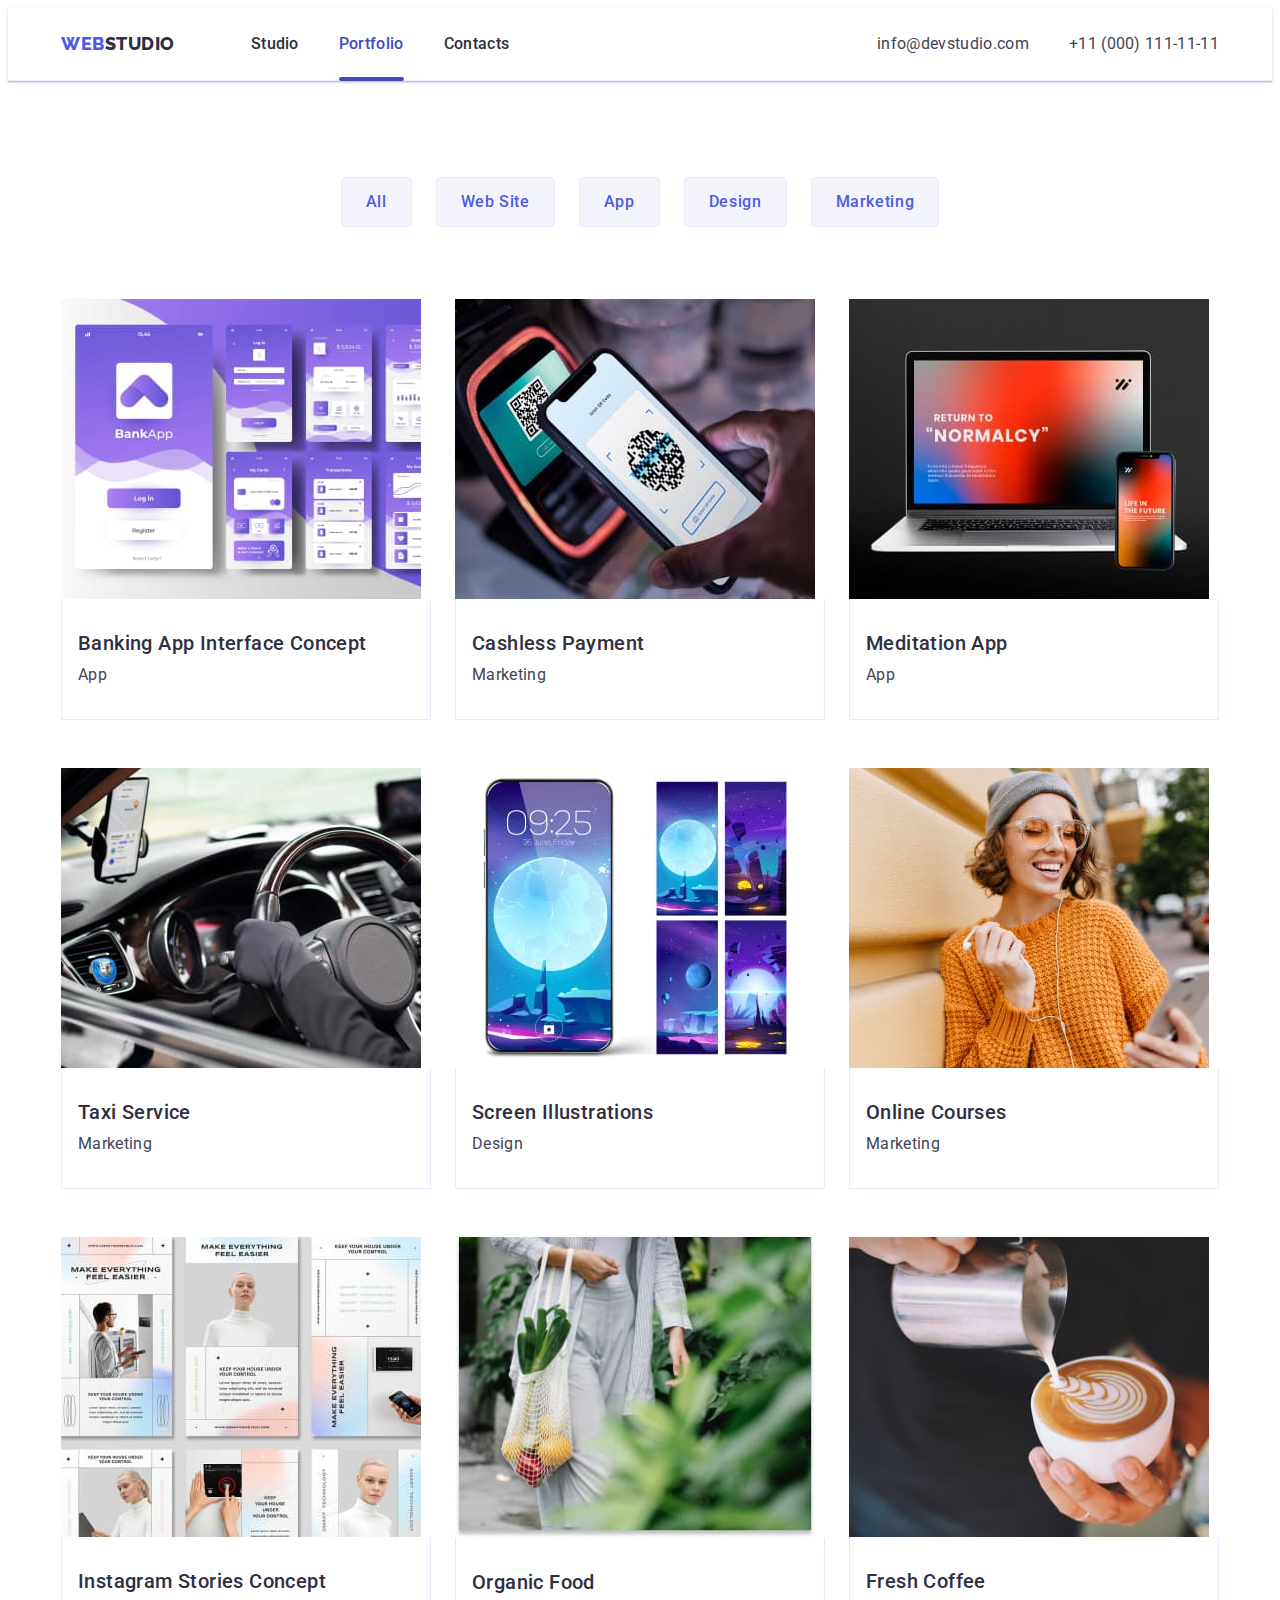
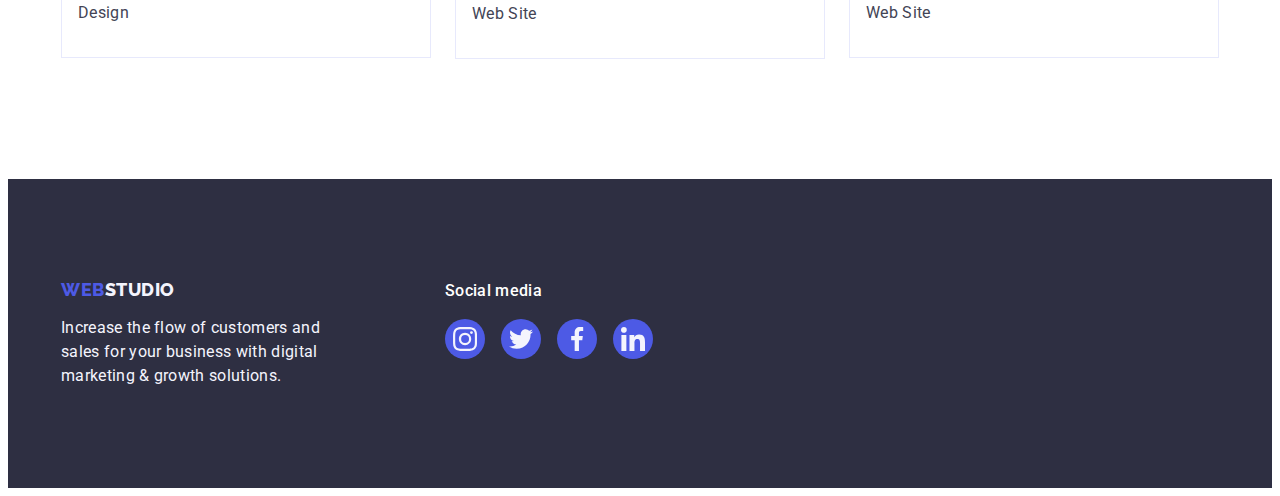
==== portfolio.html @ 89612c57 "copy hw04 files" ====
<!DOCTYPE html>
<html lang="en">
  <head>
    <meta charset="UTF-8" />
    <link rel="preconnect" href="https://fonts.googleapis.com" />
    <link rel="preconnect" href="https://fonts.gstatic.com" crossorigin />
    <link rel="preconnect" href="https://fonts.googleapis.com" />
    <link rel="preconnect" href="https://fonts.gstatic.com" crossorigin />
    <link
      href="https://fonts.googleapis.com/css2?family=Raleway:wght@800&family=Roboto:wght@400;500;700;900&display=swap"
      rel="stylesheet"
    />
    <meta name="viewport" content="width=device-width, initial-scale=1.0" />
    <title>Document</title>
    <link
      rel="stylesheet"
      href="https://cdnjs.cloudflare.com/ajax/libs/modern-normalize/2.0.0/modern-normalize.min.css"
      integrity="sha512-4xo8blKMVCiXpTaLzQSLSw3KFOVPWhm/TRtuPVc4WG6kUgjH6J03IBuG7JZPkcWMxJ5huwaBpOpnwYElP/m6wg=="
      crossorigin="anonymous"
      referrerpolicy="no-referrer"
    />
    <link rel="stylesheet" href="./css/styles.css" />
  </head>
  <body>
    <!-- HEADER -->

    <header class="header-section">
      <div class="container header-wrapper">
        <nav class="header-nav">
          <a href="./index.html" class="header-link header-logo link"
            >Web<span class="header-logo logo-black">Studio</span></a
          >
          <ul class="navigation-list list">
            <li class="navigation-item">
              <a href="./index.html" class="navigation-link link">Studio</a>
            </li>
            <li class="navigation-item">
              <a href="./portfolio.html" class="navigation-link link current"
                >Portfolio</a
              >
            </li>
            <li class="navigation-item">
              <a href="" class="navigation-link link">Contacts</a>
            </li>
          </ul>
        </nav>
        <address class="address-link">
          <ul class="contact-list list">
            <li class="contacts-item">
              <a href="mailto:info@devstudio.com" class="contact-link link"
                >info@devstudio.com</a
              >
            </li>
            <li class="contacts-item">
              <a href="tel:+110001111111" class="contact-link link"
                >+11 (000) 111-11-11</a
              >
            </li>
          </ul>
        </address>
      </div>
    </header>

    <!-- PORTFOLIO -->

    <main>
      <section class="portfolio-section">
        <div class="container">
          <h1 class="visually-hidden">Portfolio</h1>
          <ul class="portfolio-navigation-list list">
            <li class="portfolio-navigation-button">
              <button type="button" class="portfolio-button">All</button>
            </li>
            <li class="portfolio-navigation-button">
              <button type="button" class="portfolio-button">Web Site</button>
            </li>
            <li class="portfolio-navigation-button">
              <button type="button" class="portfolio-button">App</button>
            </li>
            <li class="portfolio-navigation-button">
              <button type="button" class="portfolio-button">Design</button>
            </li>
            <li class="portfolio-navigation-button">
              <button type="button" class="portfolio-button">Marketing</button>
            </li>
          </ul>
          <ul class="portfolio-list list">
            <li class="portfolio-item">
              <a href="" class="portfolio-link link">
                <div class="portfolio-item-wrapper">
                  <img
                    src="./images/portfolio/img1.jpeg"
                    alt="banking app interface concept"
                    width="360"
                    height="300"
                  />
                  <p class="overlay">
                    14 Stylish and User-Friendly App Design Concepts · Task
                    Manager App · Calorie Tracker App · Exotic Fruit Ecommerce
                    App · Cloud Storage App
                  </p>
                </div>
                <div class="portfolio-card-wrapper">
                  <h2 class="portfolio-title">Banking App Interface Concept</h2>
                  <p class="portfolio-direction">App</p>
                </div>
              </a>
            </li>
            <li class="portfolio-item">
              <a href="" class="portfolio-link link">
                <div class="portfolio-item-wrapper">
                  <img
                    src="./images/portfolio/img2.jpeg"
                    alt="cashless payment"
                    width="360"
                    height="300"
                  />
                  <p class="overlay">
                    14 Stylish and User-Friendly App Design Concepts · Task
                    Manager App · Calorie Tracker App · Exotic Fruit Ecommerce
                    App · Cloud Storage App
                  </p>
                </div>
                <div class="portfolio-card-wrapper">
                  <h2 class="portfolio-title">Cashless Payment</h2>
                  <p class="portfolio-direction">Marketing</p>
                </div>
              </a>
            </li>
            <li class="portfolio-item">
              <a href="" class="portfolio-link link">
                <div class="portfolio-item-wrapper">
                  <img
                    src="./images/portfolio/img3.jpeg"
                    alt="meditation app"
                    width="360"
                    height="300"
                  />
                  <p class="overlay">
                    14 Stylish and User-Friendly App Design Concepts · Task
                    Manager App · Calorie Tracker App · Exotic Fruit Ecommerce
                    App · Cloud Storage App
                  </p>
                </div>
                <div class="portfolio-card-wrapper">
                  <h2 class="portfolio-title">Meditation App</h2>
                  <p class="portfolio-direction">App</p>
                </div>
              </a>
            </li>
            <li class="portfolio-item">
              <a href="" class="portfolio-link link">
                <div class="portfolio-item-wrapper">
                  <img
                    src="./images/portfolio/img4.jpeg"
                    alt="taxi service"
                    width="360"
                    height="300"
                  />
                  <p class="overlay">
                    14 Stylish and User-Friendly App Design Concepts · Task
                    Manager App · Calorie Tracker App · Exotic Fruit Ecommerce
                    App · Cloud Storage App
                  </p>
                </div>
                <div class="portfolio-card-wrapper">
                  <h2 class="portfolio-title">Taxi Service</h2>
                  <p class="portfolio-direction">Marketing</p>
                </div>
              </a>
            </li>
            <li class="portfolio-item">
              <a href="" class="portfolio-link link">
                <div class="portfolio-item-wrapper">
                  <img
                    src="./images/portfolio/img5.jpeg"
                    alt="screen illustrations"
                    width="360"
                    height="300"
                  />
                  <p class="overlay">
                    14 Stylish and User-Friendly App Design Concepts · Task
                    Manager App · Calorie Tracker App · Exotic Fruit Ecommerce
                    App · Cloud Storage App
                  </p>
                </div>
                <div class="portfolio-card-wrapper">
                  <h2 class="portfolio-title">Screen Illustrations</h2>
                  <p class="portfolio-direction">Design</p>
                </div>
              </a>
            </li>
            <li class="portfolio-item">
              <a href="" class="portfolio-link link">
                <div class="portfolio-item-wrapper">
                  <img
                    src="./images/portfolio/img6.jpeg"
                    alt="online courses"
                    width="360"
                    height="300"
                  />
                  <p class="overlay">
                    14 Stylish and User-Friendly App Design Concepts · Task
                    Manager App · Calorie Tracker App · Exotic Fruit Ecommerce
                    App · Cloud Storage App
                  </p>
                </div>
                <div class="portfolio-card-wrapper">
                  <h2 class="portfolio-title">Online Courses</h2>
                  <p class="portfolio-direction">Marketing</p>
                </div>
              </a>
            </li>
            <li class="portfolio-item">
              <a href="" class="portfolio-link link">
                <div class="portfolio-item-wrapper">
                  <img
                    src="./images/portfolio/img7.jpeg"
                    alt="instagram stories concept"
                    width="360"
                    height="300"
                  />
                  <p class="overlay">
                    14 Stylish and User-Friendly App Design Concepts · Task
                    Manager App · Calorie Tracker App · Exotic Fruit Ecommerce
                    App · Cloud Storage App
                  </p>
                </div>
                <div class="portfolio-card-wrapper">
                  <h2 class="portfolio-title">Instagram Stories Concept</h2>
                  <p class="portfolio-direction">Design</p>
                </div>
              </a>
            </li>
            <li class="portfolio-item">
              <a href="" class="portfolio-link link">
                <div class="portfolio-item-wrapper">
                  <img
                    src="./images/portfolio/img8.jpeg"
                    alt="organic food"
                    width="360"
                    height="300"
                  />
                  <p class="overlay">
                    14 Stylish and User-Friendly App Design Concepts · Task
                    Manager App · Calorie Tracker App · Exotic Fruit Ecommerce
                    App · Cloud Storage App
                  </p>
                </div>
                <div class="portfolio-card-wrapper">
                  <h2 class="portfolio-title">Organic Food</h2>
                  <p class="portfolio-direction">Web Site</p>
                </div>
              </a>
            </li>
            <li class="portfolio-item">
              <a href="" class="portfolio-link link">
                <div class="portfolio-item-wrapper">
                  <img
                    src="./images/portfolio/img9.jpeg"
                    alt="fresh coffee"
                    width="360"
                    height="300"
                  />
                  <p class="overlay">
                    14 Stylish and User-Friendly App Design Concepts · Task
                    Manager App · Calorie Tracker App · Exotic Fruit Ecommerce
                    App · Cloud Storage App
                  </p>
                </div>
                <div class="portfolio-card-wrapper">
                  <h2 class="portfolio-title">Fresh Coffee</h2>
                  <p class="portfolio-direction">Web Site</p>
                </div>
              </a>
            </li>
          </ul>
        </div>
      </section>
    </main>

    <!-- FOOTER -->

    <footer class="main-footer">
      <div class="container footer-wrapper">
        <div class="footer-logo-wrapper">
          <a href="./index.html" class="footer-link footer-logo link"
            >Web<span class="footer-logo logo-white">Studio</span></a
          >
          <p class="footer-description">
            Increase the flow of customers and sales for your business with
            digital marketing & growth solutions.
          </p>
        </div>
        <div class="social-list-wrapper">
          <p class="social-link-title">Social media</p>
          <ul class="footer-social-list list">
            <li class="social-item">
              <a href="" class="footer-social-link link">
                <svg
                  class="social-icons"
                  width="24"
                  height="24"
                  aria-label="footer instagram icon"
                >
                  <use href="./images/icons.svg#instagram-icon"></use>
                </svg>
              </a>
            </li>
            <li class="social-item">
              <a href="" class="footer-social-link link">
                <svg
                  class="social-icons"
                  width="24"
                  height="24"
                  aria-label="footer twitter icon"
                >
                  <use href="./images/icons.svg#twitter-icon"></use>
                </svg>
              </a>
            </li>
            <li class="social-item">
              <a href="" class="footer-social-link link">
                <svg
                  class="social-icons"
                  width="24"
                  height="24"
                  aria-label="footer facebook icon"
                >
                  <use href="./images/icons.svg#facebook-icon"></use>
                </svg>
              </a>
            </li>
            <li class="social-item">
              <a href="" class="footer-social-link link">
                <svg
                  class="social-icons"
                  width="24"
                  height="24"
                  aria-label="footer linkedin icon"
                >
                  <use href="./images/icons.svg#linkedin-icon"></use>
                </svg>
              </a>
            </li>
          </ul>
        </div>
      </div>
    </footer>
  </body>
</html>
---- css/styles.css ----
/* ======= VARIABLES ======= */

:root {
  --primary-font: "Roboto", sans-serif;
  --secondaty-font: "Raleway", sans-serif;

  --primary-white-color: #f4f4fd;
  --secondary-white-color: #ffffff;
  --navyblue-color: #2e2f42;
  --iris-color: #4d5ae5;
  --slate-color: #434455;
  --cornflower-color: #e7e9fc;
  --cloud-color: #f4f4fd;
  --dairy-color: #fcfcfc;
  --lightslate-color: #8e8f99;
  --primary-accent-color: #404bbf;
  --secondary-accent-color: #31d0aa;
}

/* ======= /VARIABLES ======= */

/* ======= COMMON ======= */

body {
  font-family: var(--primary-font);
  font-size: 16px;
  color: var(--slate-color);
  background-color: var(--secondary-white-color);
}

h1,
h2,
h3,
h4,
h5,
h6,
p {
  margin: 0;
  padding-left: 0;
}

.list {
  list-style-type: none;
  margin: 0;
  padding: 0;
}

.link {
  text-decoration: none;
}

img,
svg {
  display: block;
  max-width: 100%;
  height: auto;
}

button {
  cursor: pointer;
}

.container {
  max-width: 1158px;
  padding-left: 15px;
  padding-right: 15px;
  margin-left: auto;
  margin-right: auto;
}

.section {
  padding: 60px 0;
}

.visually-hidden {
  position: absolute;
  width: 1px;
  height: 1px;
  margin: -1px;
  border: 0;
  padding: 0;
  white-space: nowrap;
  clip-path: inset(100%);
  clip: rect(0 0 0 0);
  overflow: hidden;
}

/* ======= /COMMON ======= */

/* ======= HEADER ======= */

.header-section {
  border-bottom: 1px solid var(--cornflower-color);
  background: var(--secondary-white-color);
  box-shadow: 0px 1px 6px 0px rgba(46, 47, 66, 0.08),
    0px 1px 1px 0px rgba(46, 47, 66, 0.16),
    0px 2px 1px 0px rgba(46, 47, 66, 0.08);
}

.header-wrapper {
  display: flex;
  justify-content: space-between;
  align-items: center;
}

.header-nav {
  display: flex;
  align-items: center;
}

.header-link {
  margin-right: 76px;
}

.header-logo {
  font-family: var(--secondaty-font);
  color: var(--iris-color);
  font-size: 18px;
  font-weight: 800;
  line-height: 1.17;
  letter-spacing: 0.03em;
  text-transform: uppercase;
}

.logo-black {
  color: var(--navyblue-color);
}

.navigation-list {
  display: flex;
  gap: 40px;
  align-items: center;
}

.navigation-item .current {
  color: var(--primary-accent-color);
}

.navigation-item .current::after {
  content: "";
  position: absolute;
  display: block;
  left: 0;
  bottom: -1px;

  width: 100%;
  height: 4px;
  border-radius: 2px;
  background-color: var(--primary-accent-color);
}

.navigation-link {
  display: block;
  position: relative;
  padding: 24px 0;
  color: var(--navyblue-color);
  font-weight: 500;
  line-height: 1.5;
  letter-spacing: 0.02em;
  transition: color 250ms cubic-bezier(0.4, 0, 0.2, 1);
}

.navigation-link:hover,
.navigation-link:focus {
  color: var(--primary-accent-color);
}

.contact-list {
  display: flex;
  gap: 40px;
}

.contact-link {
  display: block;
  font-family: var(--primary-font);
  font-size: 16px;
  font-weight: 400;
  line-height: 1.5;
  letter-spacing: 0.02em;
  color: var(--slate-color);
  transition: color 250ms cubic-bezier(0.4, 0, 0.2, 1);
}

.contact-link:hover,
.contact-link:focus {
  color: var(--primary-accent-color);
}

.address-link {
  font-style: normal;
}

/* ======= /HEADER ======= */

/* ======= HERO ======= */

.hero-section {
  flex-direction: column;
  max-width: 1440px;
  padding: 188px 0;
  margin-left: auto;
  margin-right: auto;

  background-size: cover;
  background-repeat: no-repeat;
  background-position: center;

  background-color: var(--navyblue-color);
  background-image: linear-gradient(
      rgba(46, 47, 66, 0.7),
      rgba(46, 47, 66, 0.7)
    ),
    url("../images/hero/hero.jpeg");
}

.hero-title {
  max-width: 496px;
  margin-bottom: 48px;
  margin-left: auto;
  margin-right: auto;

  font-size: 56px;
  line-height: 1.07;
  letter-spacing: 0.02em;
  text-align: center;
  color: var(--secondary-white-color);
}

.hero-button {
  display: block;
  min-width: 169px;
  height: 56px;
  text-align: center;
  padding: 16px 32px;
  color: var(--secondary-white-color);
  font-family: var(--primary-font);
  font-size: 16px;
  font-weight: 500;
  line-height: 1.5;
  letter-spacing: 0.04em;
  margin-left: auto;
  margin-right: auto;

  border: none;
  border-radius: 4px;
  background-color: var(--iris-color);
  box-shadow: 0px 4px 4px 0px rgba(0, 0, 0, 0.15);
  transition: background-color 250ms cubic-bezier(0.4, 0, 0.2, 1);
}

.hero-button:hover,
.hero-button:focus {
  background-color: var(--primary-accent-color);
}

/* ======= /HERO ======= */

/* ======= BENEFITS ======= */

.benefits-section {
  padding: 120px 0;
}

.benefits-icon-wrapper {
  display: flex;
  justify-content: center;
  align-items: center;
  width: 264px;
  height: 112px;
  margin-bottom: 8px;
  border-radius: 4px;
  background-color: var(--cloud-color);
}

.benefits-item-title {
  margin-bottom: 8px;
  color: var(--navyblue-color);
  font-size: 20px;
  font-weight: 500;
  line-height: 1.2;
  letter-spacing: 0.4px;
}

.benefits-list {
  display: flex;
  gap: 24px;
}

.benefits-item {
  width: calc((100% - 72px) / 4);
}

.benefits-description {
  line-height: 1.5;
  letter-spacing: 0.02em;
}

/* ======= /BENEFITS ======= */

/* ======= WHAT ARE WE DOING ======= */

.product-section {
  padding-bottom: 120px;
}

.product-title {
  margin-bottom: 72px;

  color: var(--navyblue-color);
  font-size: 36px;
  line-height: 1.11;
  letter-spacing: 0.02em;
  text-transform: capitalize;
  text-align: center;
}

.product-list {
  display: flex;
  gap: 24px;
}

/* ======= /WHAT ARE WE DOING ======= */

/* ======= OUR TEAM ======= */

.team-section {
  background: var(--cloud-color);
  padding-top: 120px;
  padding-bottom: 120px;
}

.team-title {
  margin-bottom: 72px;
  color: var(--navyblue-color);
  font-size: 36px;
  line-height: 1.11;
  letter-spacing: 0.02em;
  text-transform: capitalize;
  text-align: center;
}

.team-list {
  display: flex;
  gap: 24px;
}

.team-item {
  background-color: var(--secondary-white-color);
  border-radius: 0px 0px 4px 4px;
  box-shadow: 0px 2px 1px 0px rgba(46, 47, 66, 0.08),
    0px 1px 1px 0px rgba(46, 47, 66, 0.16),
    0px 1px 6px 0px rgba(46, 47, 66, 0.08);
}

.team-worker-name {
  margin-bottom: 8px;
  color: var(--navyblue-color);
  font-size: 20px;
  font-weight: 500;
  line-height: 1.2;
  letter-spacing: 0.02em;
  text-align: center;
}

.team-worker-position-wrapper {
  padding: 32px 0;
}

.team-worker-position {
  margin-bottom: 8px;
  font-size: 16px;
  line-height: 1.5;
  letter-spacing: 0.02em;
  text-align: center;
}

.team-social-list {
  display: flex;
  justify-content: center;
  align-content: center;
  gap: 24px;
}

.team-social-link {
  display: flex;
  justify-content: center;
  align-items: center;
  width: 40px;
  height: 40px;
  border-radius: 50%;
  background-color: var(--iris-color);
  fill: var(--cloud-color);
  transition: background-color 250ms cubic-bezier(0.4, 0, 0.2, 1);
}

.team-social-link:hover,
.team-social-link:focus {
  background-color: var(--primary-accent-color);
}

/* ======= /OUR TEAM ======= */

/* ======= CUSTOMERS ======= */

/* .customers-wrapper {
  padding: 60px 0;
} */

.customers-section {
  padding-top: 120px;
  padding-bottom: 120px;
}

.customers-title {
  margin-bottom: 72px;
  text-align: center;
  font-size: 36px;
  font-weight: 700;
  line-height: 1.11;
  letter-spacing: 0.02em;
  text-transform: capitalize;
  color: var(--navyblue-color);
}

.customers-list-icon {
  display: flex;
  justify-content: center;
  gap: 24px;
}

.customers-link {
  display: flex;
  justify-content: center;
  align-items: center;
  width: 100%;
  height: 100%;
  border: 1px solid var(--lightslate-color);
  border-radius: 4px;
  cursor: pointer;
  color: var(--lightslate-color);
  transition: border-color 250ms cubic-bezier(0.4, 0, 0.2, 1),
    color 250ms cubic-bezier(0.4, 0, 0.2, 1);
}

.customers-item {
  width: calc((100% - 120px / 6));
  height: 88px;
}

.customers-link:hover,
.customers-link:focus {
  color: var(--primary-accent-color);
  border-color: var(--primary-accent-color);
}

.customers-item:hover .customers-icon,
.customers-item:focus .customers-icon {
  fill: var(--primary-accent-color);
}

.customers-icon {
  fill: currentColor;
  transition: fill 250ms cubic-bezier(0.4, 0, 0.2, 1);
}

/* ======= /CUSTOMERS ======= */

/* ======= PORTFOLIO ======= */

.portfolio-section {
  padding-top: 96px;
  padding-bottom: 120px;
}

.portfolio-navigation-list {
  display: flex;
  align-items: center;
  justify-content: center;
  gap: 24px;
  margin-bottom: 72px;

  color: var(--iris-color);
  font-family: var(--primary-font);
  font-size: 16px;

  font-weight: 500;
  line-height: 1.5;
  letter-spacing: 0.04em;
}

.portfolio-list {
  display: flex;
  flex-wrap: wrap;
  column-gap: 24px;
  row-gap: 48px;
}

.portfolio-card-wrapper {
  display: flex;
  flex-direction: column;
  padding: 32px 16px;

  border: 1px solid var(--cornflower-color);
  border-top: none;
  background: var(--secondary-white-color);
}

.portfolio-title {
  margin-bottom: 8px;
  color: var(--navyblue-color);
  font-family: var(--primary-font);
  font-size: 20px;
  font-weight: 500;
  line-height: 1.2;
  letter-spacing: 0.02em;
}

.portfolio-item {
  width: calc((100% - 48px) / 3);
}

.portfolio-item-wrapper {
  position: relative;
  overflow: hidden;
}

.overlay {
  position: absolute;
  top: 0;
  left: 0;
  transform: translateY(100%);

  width: 100%;
  height: 100%;
  padding: 40px 32px;

  font-weight: 400;
  line-height: 1.5;
  letter-spacing: 0.02em;
  color: var(--cloud-color);
  background-color: var(--iris-color);
  transition: transform 250ms cubic-bezier(0.4, 0, 0.2, 1);
}

.portfolio-link:hover .overlay,
.portfolio-link:focus .overlay {
  transform: translateY(0%);
}

.portfolio-item:hover {
  box-shadow: 0px 2px 1px 0px rgba(46, 47, 66, 0.08),
    0px 1px 1px 0px rgba(46, 47, 66, 0.16),
    0px 1px 6px 0px rgba(46, 47, 66, 0.08);
}

.portfolio-link {
  display: block;
  transition: box-shadow 250ms cubic-bezier(0.4, 0, 0.2, 1);
}

.portfolio-link:hover,
.portfolio-link:focus {
  box-shadow: 0px 1px 6px rgba(46, 47, 66, 0.08),
    0px 1px 1px rgba(46, 47, 66, 0.16), 0px 2px 1px rgba(46, 47, 66, 0.08);
}

.portfolio-direction {
  color: var(--slate-color);
  font-family: var(--primary-font);
  font-size: 16px;
  font-weight: 400;
  line-height: 1.5;
  letter-spacing: 0.02em;
}

.portfolio-button {
  padding: 12px 24px;

  font-family: var(--primary-font);
  background-color: var(--cloud-color);
  color: var(--iris-color);
  font-size: 16px;
  font-weight: 500;
  line-height: 1.5;
  letter-spacing: 0.04em;
  border: 1px solid var(--cornflower-color);
  border-radius: 4px;
  transition: color 250ms cubic-bezier(0.4, 0, 0.2, 1),
    background-color 250ms cubic-bezier(0.4, 0, 0.2, 1),
    border-color 250ms cubic-bezier(0.4, 0, 0.2, 1),
    box-shadow 250ms cubic-bezier(0.4, 0, 0.2, 1);
}

.portfolio-button:hover,
.portfolio-button:focus {
  background-color: var(--primary-accent-color);
  color: var(--secondary-white-color);
  border: 1px solid transparent;
  box-shadow: 0px 2px 2px 0px rgba(0, 0, 0, 0.12),
    0px 2px 1px 0px rgba(0, 0, 0, 0.08), 0px 3px 1px 0px rgba(0, 0, 0, 0.1);
}

/* ======= /PORTFOLIO ======= */

/* ======= FOOTER ======= */

.main-footer {
  padding: 100px 0;
  background-color: var(--navyblue-color);
}

.footer-wrapper {
  display: flex;
  justify-content: flex-start;
  align-items: baseline;
}

.footer-link {
  display: inline-block;
  margin-bottom: 16px;
}

.footer-logo-wrapper {
  margin-right: 120px;
}

.footer-logo {
  font-family: var(--secondaty-font);
  color: var(--iris-color);
  font-size: 18px;
  font-weight: 800;
  line-height: 1.17;
  letter-spacing: 0.03em;
  text-transform: uppercase;
}

.logo-white {
  color: var(--cloud-color);
}

.footer-description {
  max-width: 264px;
  color: var(--primary-white-color);
  font-family: var(--primary-font);
  font-size: 16px;
  line-height: 1.5;
  letter-spacing: 0.02em;
}

.social-link-title {
  margin-bottom: 16px;

  font-weight: 500;
  line-height: 1.5;
  letter-spacing: 0.02em;
  color: var(--secondary-white-color);
}

.footer-social-list {
  display: flex;
  gap: 16px;
}

.footer-social-link {
  display: flex;
  justify-content: center;
  align-items: center;

  width: 40px;
  height: 40px;
  border-radius: 50%;
  background-color: var(--iris-color);
  fill: var(--cloud-color);
  transition: background-color 250ms cubic-bezier(0.4, 0, 0.2, 1);
}

.footer-social-link:hover,
.footer-social-link:focus {
  background-color: var(--secondary-accent-color);
}

/* ======= /FOOTER ======= */

/* ======= BACKDROP ======= */

.backdrop {
  position: fixed;
  top: 0;
  left: 0;
  z-index: 9999;

  width: 100%;
  height: 100%;
  background-color: rgba(46, 47, 66, 0.4);
  transition: opacity 250ms cubic-bezier(0.4, 0, 0.2, 1),
    visibility 250ms cubic-bezier(0.4, 0, 0.2, 1);
}

.is-hidden {
  opacity: 0;
  visibility: hidden;
  pointer-events: none;
}

/* ======= /BACKDROP ======= */

/* ======= MODAL WINDOW ======= */

.modal {
  position: absolute;
  top: 50%;
  left: 50%;
  transform: translate(-50%, -50%) scale(1);
  width: 408px;
  min-height: 584px;
  border-radius: 4px;
  box-shadow: 0px 2px 1px 0px rgba(0, 0, 0, 0.2),
    0px 1px 3px 0px rgba(0, 0, 0, 0.12), 0px 1px 1px 0px rgba(0, 0, 0, 0.14);
  background-color: var(--dairy-color);
  transition: transform 250ms cubic-bezier(0.4, 0, 0.2, 1);
}

.close-modal-icon {
  transition: fill 250ms cubic-bezier(0.4, 0, 0.2, 1);
  fill: var(--navyblue-color);
}

.close-modal-button:hover .close-modal-icon,
.close-modal-button:focus .close-modal-icon {
  fill: var(--secondary-white-color);
}

.close-modal-button {
  position: absolute;
  top: 24px;
  right: 24px;
  display: flex;
  justify-content: center;
  align-items: center;
  width: 24px;
  height: 24px;
  padding: 0;
  border-radius: 50%;
  border: 1px solid rgba(0, 0, 0, 0.1);
  background-color: var(--cornflower-color);
  transition: background-color 250ms cubic-bezier(0.4, 0, 0.2, 1),
    border 250ms cubic-bezier(0.4, 0, 0.2, 1);
}

.close-modal-button:hover,
.close-modal-button:focus {
  border: none;
  background-color: var(--primary-accent-color);
}

/* ======= /MODAL WINDOW ======= */
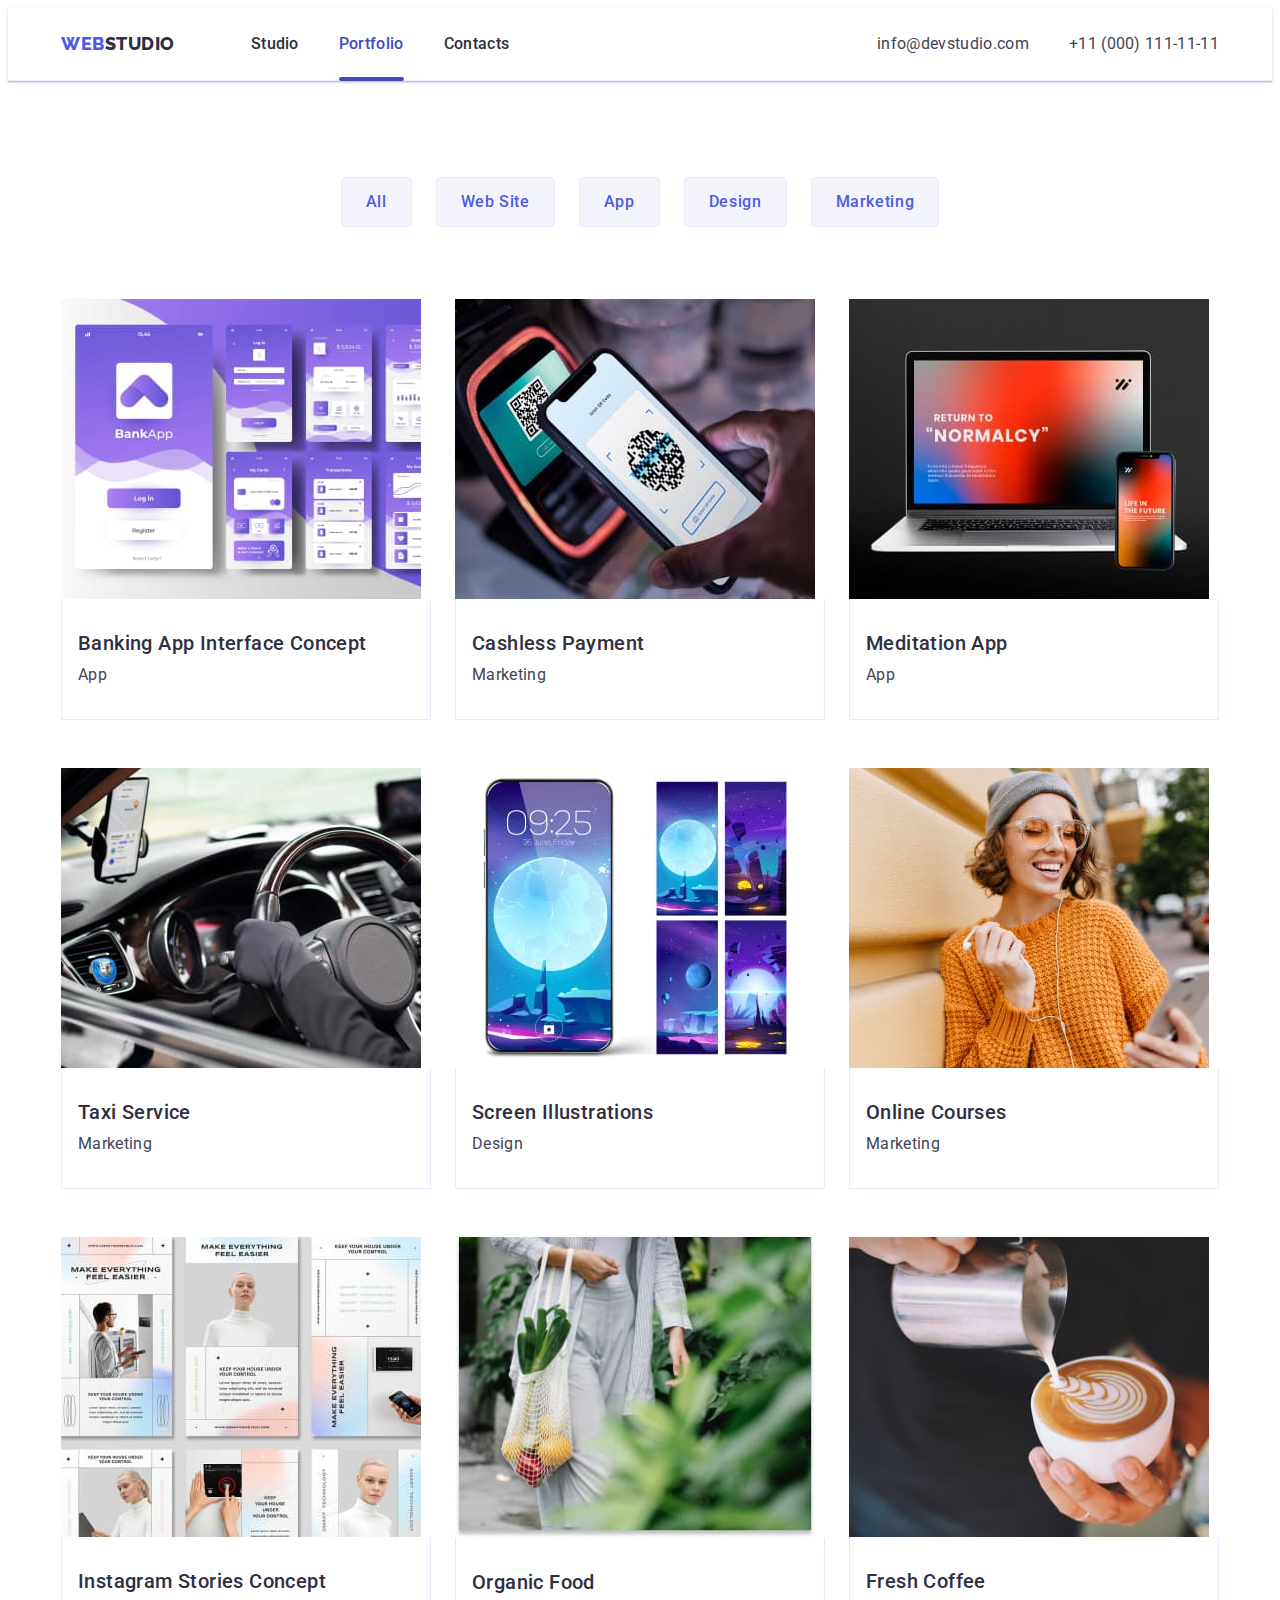
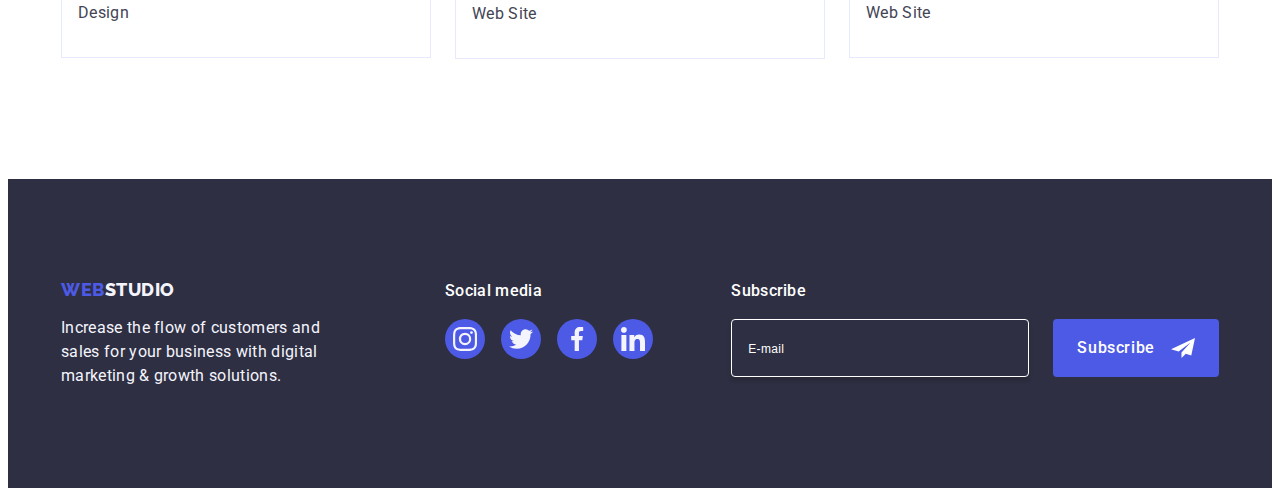
==== commit 36b04ffd: "finish modal" ====
--- a/portfolio.html
+++ b/portfolio.html
@@ -283,67 +283,86 @@
 
     <footer class="main-footer">
       <div class="container footer-wrapper">
-        <div class="footer-logo-wrapper">
-          <a href="./index.html" class="footer-link footer-logo link"
-            >Web<span class="footer-logo logo-white">Studio</span></a
-          >
-          <p class="footer-description">
-            Increase the flow of customers and sales for your business with
-            digital marketing & growth solutions.
-          </p>
+        <div class="footer-logo-social-wrapper">
+          <div class="footer-logo-wrapper">
+            <a href="./index.html" class="footer-link footer-logo link"
+              >Web<span class="footer-logo logo-white">Studio</span></a
+            >
+            <p class="footer-description">
+              Increase the flow of customers and sales for your business with
+              digital marketing & growth solutions.
+            </p>
+          </div>
+          <div class="social-list-wrapper">
+            <p class="social-link-title">Social media</p>
+            <ul class="footer-social-list list">
+              <li class="social-item">
+                <a href="" class="footer-social-link link">
+                  <svg
+                    class="social-icons"
+                    width="24"
+                    height="24"
+                    aria-label="footer instagram icon"
+                  >
+                    <use href="./images/icons.svg#instagram-icon"></use>
+                  </svg>
+                </a>
+              </li>
+              <li class="social-item">
+                <a href="" class="footer-social-link link">
+                  <svg
+                    class="social-icons"
+                    width="24"
+                    height="24"
+                    aria-label="footer twitter icon"
+                  >
+                    <use href="./images/icons.svg#twitter-icon"></use>
+                  </svg>
+                </a>
+              </li>
+              <li class="social-item">
+                <a href="" class="footer-social-link link">
+                  <svg
+                    class="social-icons"
+                    width="24"
+                    height="24"
+                    aria-label="footer facebook icon"
+                  >
+                    <use href="./images/icons.svg#facebook-icon"></use>
+                  </svg>
+                </a>
+              </li>
+              <li class="social-item">
+                <a href="" class="footer-social-link link">
+                  <svg
+                    class="social-icons"
+                    width="24"
+                    height="24"
+                    aria-label="footer linkedin icon"
+                  >
+                    <use href="./images/icons.svg#linkedin-icon"></use>
+                  </svg>
+                </a>
+              </li>
+            </ul>
+          </div>
         </div>
-        <div class="social-list-wrapper">
-          <p class="social-link-title">Social media</p>
-          <ul class="footer-social-list list">
-            <li class="social-item">
-              <a href="" class="footer-social-link link">
-                <svg
-                  class="social-icons"
-                  width="24"
-                  height="24"
-                  aria-label="footer instagram icon"
-                >
-                  <use href="./images/icons.svg#instagram-icon"></use>
-                </svg>
-              </a>
-            </li>
-            <li class="social-item">
-              <a href="" class="footer-social-link link">
-                <svg
-                  class="social-icons"
-                  width="24"
-                  height="24"
-                  aria-label="footer twitter icon"
-                >
-                  <use href="./images/icons.svg#twitter-icon"></use>
-                </svg>
-              </a>
-            </li>
-            <li class="social-item">
-              <a href="" class="footer-social-link link">
-                <svg
-                  class="social-icons"
-                  width="24"
-                  height="24"
-                  aria-label="footer facebook icon"
-                >
-                  <use href="./images/icons.svg#facebook-icon"></use>
-                </svg>
-              </a>
-            </li>
-            <li class="social-item">
-              <a href="" class="footer-social-link link">
-                <svg
-                  class="social-icons"
-                  width="24"
-                  height="24"
-                  aria-label="footer linkedin icon"
-                >
-                  <use href="./images/icons.svg#linkedin-icon"></use>
-                </svg>
-              </a>
-            </li>
-          </ul>
+        <div class="subscribe-field-wrapper">
+          <p class="subscribe-title">Subscribe</p>
+          <div class="subscribe-elements-wrapper">
+            <input
+              class="subscribe-input-email"
+              type="email"
+              name="user_email"
+              placeholder="E-mail"
+            />
+            <button class="subscribe-user-btn-submit" type="submit">
+              Subscribe
+              <svg class="subscribe-btn-icon" width="24" height="24">
+                <use href="./images/icons.svg#telegram-icon"></use>
+              </svg>
+            </button>
+          </div>
         </div>
       </div>
     </footer>
--- a/css/styles.css
+++ b/css/styles.css
@@ -611,7 +611,12 @@
 
 .footer-wrapper {
   display: flex;
-  justify-content: flex-start;
+  justify-content: space-between;
+  align-items: baseline;
+}
+
+.footer-logo-social-wrapper {
+  display: flex;
   align-items: baseline;
 }
 
@@ -679,6 +684,69 @@
   background-color: var(--secondary-accent-color);
 }
 
+.subscribe-title {
+  margin-bottom: 16px;
+
+  font-weight: 500;
+  line-height: 1.5;
+  letter-spacing: 0.02em;
+  color: var(--secondary-white-color);
+}
+
+.subscribe-input-email {
+  width: 264px;
+  height: 40px;
+  padding: 8px 16px;
+  margin-right: 24px;
+  background-color: var(--navyblue-color);
+
+  border-radius: 4px;
+  border: 1px solid var(--secondary-white-color);
+  box-shadow: 0px 4px 4px 0px rgba(0, 0, 0, 0.15);
+}
+
+.subscribe-input-email::placeholder {
+  font-size: 12px;
+  font-style: normal;
+  font-weight: 400;
+  line-height: 2;
+  letter-spacing: 0.027em;
+  color: var(--secondary-white-color);
+}
+
+.subscribe-elements-wrapper {
+  display: flex;
+}
+
+.subscribe-user-btn-submit {
+  display: flex;
+  justify-content: center;
+  align-items: center;
+  column-gap: 16px;
+  padding: 8px 24px;
+  border-radius: 4px;
+  border-style: none;
+  background: var(--iris-color);
+
+  color: var(--secondary-white-color);
+  text-align: center;
+
+  font-family: var(--primary-font);
+  font-size: 16px;
+  font-weight: 500;
+  line-height: 1.5;
+  letter-spacing: 0.04em;
+}
+
+.subscribe-user-btn-submit:hover,
+.subscribe-user-btn-submit:focus {
+  background-color: var(--primary-accent-color);
+}
+
+.subscribe-btn-icon {
+  fill: var(--secondary-white-color);
+}
+
 /* ======= /FOOTER ======= */
 
 /* ======= BACKDROP ======= */
@@ -713,6 +781,7 @@
   transform: translate(-50%, -50%) scale(1);
   width: 408px;
   min-height: 584px;
+  padding: 24px;
   border-radius: 4px;
   box-shadow: 0px 2px 1px 0px rgba(0, 0, 0, 0.2),
     0px 1px 3px 0px rgba(0, 0, 0, 0.12), 0px 1px 1px 0px rgba(0, 0, 0, 0.14);
@@ -753,4 +822,150 @@
   background-color: var(--primary-accent-color);
 }
 
+.modal-text-title {
+  display: block;
+  text-align: center;
+  margin-top: 72px;
+  margin-bottom: 16px;
+
+  font-weight: 500;
+  line-height: 1.5;
+  letter-spacing: 0.02em;
+  color: var(--navyblue-color);
+}
+
+.modal-input-label {
+  margin-bottom: 4px;
+}
+
+.input-user-info {
+  display: block;
+  width: 100%;
+  height: 40px;
+  padding-left: 38px;
+  margin-bottom: 8px;
+  font-size: 18px;
+
+  border-radius: 4px;
+  border: 1px solid var(--navyblue-color, rgba(46, 47, 66, 0.4));
+  transition: border-color 250ms cubic-bezier(0.4, 0, 0.2, 1);
+}
+
+.input-user-info:focus {
+  border-color: var(--iris-color);
+  outline-offset: 2px;
+  outline-color: transparent;
+}
+
+.input-user-info:focus + .modal-user-icon {
+  fill: var(--iris-color);
+}
+
+.modal-input-wrapper {
+  display: block;
+  position: relative;
+}
+
+.modal-user-icon {
+  position: absolute;
+  top: 50%;
+  left: 16px;
+  transform: translateY(-50%);
+}
+
+.input-user-comment {
+  width: 100%;
+  height: 120px;
+  padding: 8px 16px;
+  margin-bottom: 16px;
+  font-size: 18px;
+
+  resize: none;
+  border-radius: 4px;
+  border: 1px solid var(--navyblue-color, rgba(46, 47, 66, 0.4));
+  transition: border-color 250ms cubic-bezier(0.4, 0, 0.2, 1);
+}
+
+.input-user-comment:focus {
+  border-color: var(--iris-color);
+  outline-offset: 2px;
+  outline-color: transparent;
+}
+
+.input-user-comment::placeholder {
+  font-size: 12px;
+  line-height: 1.17;
+  letter-spacing: 0.04em;
+  color: var(--navyblue-modal, rgba(46, 47, 66, 0.4));
+}
+
+.modal-checkbox-own-checkbox {
+  display: inline;
+  width: 16px;
+  height: 16px;
+  padding: 2px;
+  margin-right: 8px;
+  cursor: pointer;
+  border: 1px solid var(--navyblue-color, rgba(46, 47, 66, 0.4));
+  border-radius: 2px;
+  fill: transparent;
+}
+
+.modal-checkbox-accept-privacy-label {
+  display: flex;
+  align-items: center;
+  margin-bottom: 24px;
+  font-size: 12px;
+  line-height: 1.17;
+  letter-spacing: 0.04em;
+  color: var(--lightslate-color);
+}
+
+.modal-checkbox-accept-privacy {
+  position: absolute;
+  appearance: none;
+}
+
+.modal-checkbox-accept-privacy {
+  transition: background-color 250ms cubic-bezier(0.4, 0, 0.2, 1),
+    fill 250ms cubic-bezier(0.4, 0, 0.2, 1);
+}
+
+.modal-checkbox-accept-privacy:checked + .modal-checkbox-own-checkbox {
+  background-color: var(--primary-accent-color);
+  fill: var(--cloud-color);
+}
+
+.modal-checkbox-accept-privacy:focus + .modal-checkbox-own-checkbox {
+  outline: 1px solid var(--iris-color);
+}
+
+.modal-privacy-link {
+  color: var(--iris-color);
+}
+
+.modal-submit-btn {
+  display: block;
+  width: 169px;
+  padding: 16px 32px;
+  margin-left: auto;
+  margin-right: auto;
+  font-style: normal;
+  font-weight: 500;
+  line-height: 1.5;
+  text-align: center;
+  letter-spacing: 0.64px;
+  border-style: none;
+  border-radius: 4px;
+  box-shadow: 0px 4px 4px 0px rgba(0, 0, 0, 0.15);
+  color: var(--secondary-white-color);
+  background-color: var(--iris-color);
+  transition: background-color 250ms cubic-bezier(0.4, 0, 0.2, 1);
+}
+
+.modal-submit-btn:hover,
+.modal-submit-btn:focus {
+  background-color: var(--primary-accent-color);
+}
+
 /* ======= /MODAL WINDOW ======= */
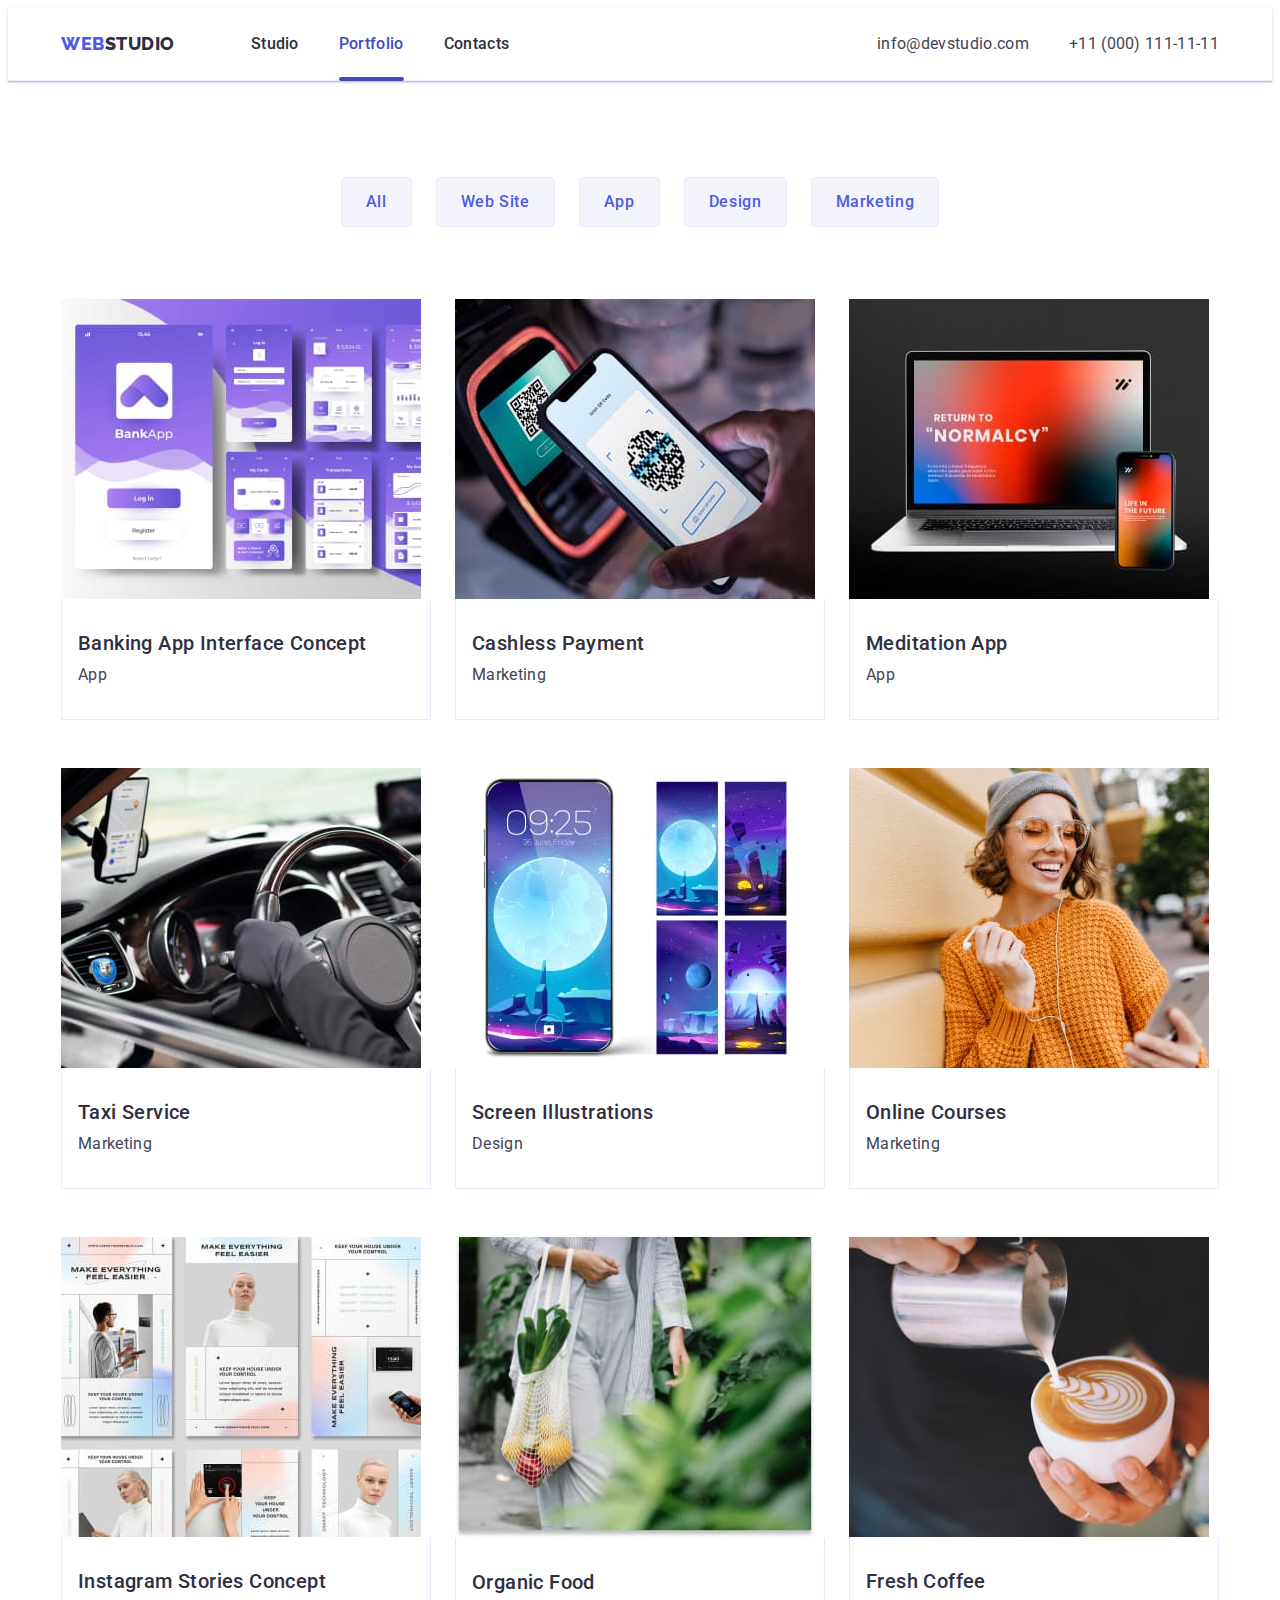
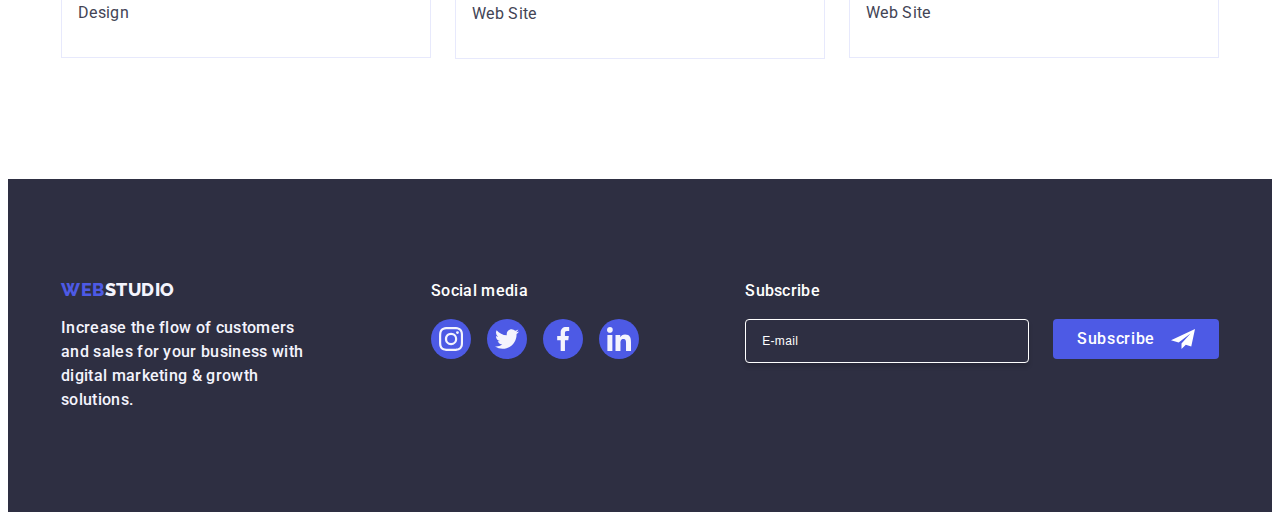
==== commit 4cd87e72: "fix footer comments" ====
--- a/portfolio.html
+++ b/portfolio.html
@@ -282,87 +282,87 @@
     <!-- FOOTER -->
 
     <footer class="main-footer">
-      <div class="container footer-wrapper">
+      <div class="footer-wrapper container">
         <div class="footer-logo-social-wrapper">
-          <div class="footer-logo-wrapper">
-            <a href="./index.html" class="footer-link footer-logo link"
-              >Web<span class="footer-logo logo-white">Studio</span></a
-            >
-            <p class="footer-description">
-              Increase the flow of customers and sales for your business with
-              digital marketing & growth solutions.
-            </p>
-          </div>
-          <div class="social-list-wrapper">
-            <p class="social-link-title">Social media</p>
-            <ul class="footer-social-list list">
-              <li class="social-item">
-                <a href="" class="footer-social-link link">
-                  <svg
-                    class="social-icons"
-                    width="24"
-                    height="24"
-                    aria-label="footer instagram icon"
-                  >
-                    <use href="./images/icons.svg#instagram-icon"></use>
-                  </svg>
-                </a>
-              </li>
-              <li class="social-item">
-                <a href="" class="footer-social-link link">
-                  <svg
-                    class="social-icons"
-                    width="24"
-                    height="24"
-                    aria-label="footer twitter icon"
-                  >
-                    <use href="./images/icons.svg#twitter-icon"></use>
-                  </svg>
-                </a>
-              </li>
-              <li class="social-item">
-                <a href="" class="footer-social-link link">
-                  <svg
-                    class="social-icons"
-                    width="24"
-                    height="24"
-                    aria-label="footer facebook icon"
-                  >
-                    <use href="./images/icons.svg#facebook-icon"></use>
-                  </svg>
-                </a>
-              </li>
-              <li class="social-item">
-                <a href="" class="footer-social-link link">
-                  <svg
-                    class="social-icons"
-                    width="24"
-                    height="24"
-                    aria-label="footer linkedin icon"
-                  >
-                    <use href="./images/icons.svg#linkedin-icon"></use>
-                  </svg>
-                </a>
-              </li>
-            </ul>
-          </div>
+          <a href="./index.html" class="footer-link footer-logo link"
+            >Web<span class="footer-logo logo-white">Studio</span></a
+          >
+          <p class="footer-description">
+            Increase the flow of customers and sales for your business with
+            digital marketing & growth solutions.
+          </p>
         </div>
-        <div class="subscribe-field-wrapper">
+        <div class="social-list-wrapper">
+          <p class="social-link-title">Social media</p>
+          <ul class="footer-social-list list">
+            <li class="social-item">
+              <a href="" class="footer-social-link link">
+                <svg
+                  class="social-icons"
+                  width="24"
+                  height="24"
+                  aria-label="footer instagram icon"
+                >
+                  <use href="./images/icons.svg#instagram-icon"></use>
+                </svg>
+              </a>
+            </li>
+            <li class="social-item">
+              <a href="" class="footer-social-link link">
+                <svg
+                  class="social-icons"
+                  width="24"
+                  height="24"
+                  aria-label="footer twitter icon"
+                >
+                  <use href="./images/icons.svg#twitter-icon"></use>
+                </svg>
+              </a>
+            </li>
+            <li class="social-item">
+              <a href="" class="footer-social-link link">
+                <svg
+                  class="social-icons"
+                  width="24"
+                  height="24"
+                  aria-label="footer facebook icon"
+                >
+                  <use href="./images/icons.svg#facebook-icon"></use>
+                </svg>
+              </a>
+            </li>
+            <li class="social-item">
+              <a href="" class="footer-social-link link">
+                <svg
+                  class="social-icons"
+                  width="24"
+                  height="24"
+                  aria-label="footer linkedin icon"
+                >
+                  <use href="./images/icons.svg#linkedin-icon"></use>
+                </svg>
+              </a>
+            </li>
+          </ul>
+        </div>
+        <div class="footer-form-wrapper">
           <p class="subscribe-title">Subscribe</p>
-          <div class="subscribe-elements-wrapper">
-            <input
-              class="subscribe-input-email"
-              type="email"
-              name="user_email"
-              placeholder="E-mail"
-            />
-            <button class="subscribe-user-btn-submit" type="submit">
+          <form class="subscribe-form">
+            <label class="footer-form-label">
+              <input
+                class="subscribe-input"
+                type="email"
+                name="user_email"
+                placeholder="E-mail"
+              />
+            </label>
+            <button class="subscribe-btn-submit" type="submit">
               Subscribe
               <svg class="subscribe-btn-icon" width="24" height="24">
                 <use href="./images/icons.svg#telegram-icon"></use>
               </svg>
             </button>
-          </div>
+          </form>
         </div>
       </div>
     </footer>
--- a/css/styles.css
+++ b/css/styles.css
@@ -615,10 +615,10 @@
   align-items: baseline;
 }
 
-.footer-logo-social-wrapper {
+/* .footer-logo-social-wrapper {
   display: flex;
   align-items: baseline;
-}
+} */
 
 .footer-link {
   display: inline-block;
@@ -645,11 +645,12 @@
 
 .footer-description {
   max-width: 264px;
-  color: var(--primary-white-color);
   font-family: var(--primary-font);
   font-size: 16px;
-  line-height: 1.5;
-  letter-spacing: 0.02em;
+  font-weight: 500;
+  line-height: 1.5;
+  letter-spacing: 0.02em;
+  color: var(--primary-white-color);
 }
 
 .social-link-title {
@@ -686,26 +687,36 @@
 
 .subscribe-title {
   margin-bottom: 16px;
-
+  font-size: 16px;
   font-weight: 500;
   line-height: 1.5;
   letter-spacing: 0.02em;
   color: var(--secondary-white-color);
 }
 
-.subscribe-input-email {
+.subscribe-form {
+  display: flex;
+  gap: 24px;
+}
+
+.subscribe-input {
   width: 264px;
   height: 40px;
-  padding: 8px 16px;
-  margin-right: 24px;
-  background-color: var(--navyblue-color);
-
+  padding-left: 16px;
+  background-color: transparent;
+
+  font-size: 12px;
+  font-weight: 400;
+  line-height: 1.5;
+  letter-spacing: 0.04em;
+  outline: none;
   border-radius: 4px;
   border: 1px solid var(--secondary-white-color);
   box-shadow: 0px 4px 4px 0px rgba(0, 0, 0, 0.15);
-}
-
-.subscribe-input-email::placeholder {
+  color: var(--secondary-white-color);
+}
+
+.subscribe-input::placeholder {
   font-size: 12px;
   font-style: normal;
   font-weight: 400;
@@ -714,36 +725,34 @@
   color: var(--secondary-white-color);
 }
 
-.subscribe-elements-wrapper {
-  display: flex;
-}
-
-.subscribe-user-btn-submit {
+.subscribe-btn-submit {
   display: flex;
   justify-content: center;
   align-items: center;
-  column-gap: 16px;
   padding: 8px 24px;
+  min-width: 165px;
+  height: 40px;
   border-radius: 4px;
   border-style: none;
-  background: var(--iris-color);
-
-  color: var(--secondary-white-color);
-  text-align: center;
+  cursor: pointer;
+  background-color: var(--iris-color);
 
   font-family: var(--primary-font);
   font-size: 16px;
   font-weight: 500;
   line-height: 1.5;
   letter-spacing: 0.04em;
-}
-
-.subscribe-user-btn-submit:hover,
-.subscribe-user-btn-submit:focus {
+  text-align: center;
+  color: var(--secondary-white-color);
+}
+
+.subscribe-btn-submit:hover,
+.subscribe-btn-submit:focus {
   background-color: var(--primary-accent-color);
 }
 
 .subscribe-btn-icon {
+  margin-left: 16px;
   fill: var(--secondary-white-color);
 }
 
@@ -781,7 +790,7 @@
   transform: translate(-50%, -50%) scale(1);
   width: 408px;
   min-height: 584px;
-  padding: 24px;
+  padding: 72px 24px 24px;
   border-radius: 4px;
   box-shadow: 0px 2px 1px 0px rgba(0, 0, 0, 0.2),
     0px 1px 3px 0px rgba(0, 0, 0, 0.12), 0px 1px 1px 0px rgba(0, 0, 0, 0.14);
@@ -825,7 +834,6 @@
 .modal-text-title {
   display: block;
   text-align: center;
-  margin-top: 72px;
   margin-bottom: 16px;
 
   font-weight: 500;
@@ -834,8 +842,19 @@
   color: var(--navyblue-color);
 }
 
+.modal-input-wrapper {
+  margin-bottom: 8px;
+}
+
 .modal-input-label {
+  display: block;
   margin-bottom: 4px;
+
+  font-size: 12px;
+  font-weight: 400;
+  line-height: 1.17;
+  letter-spacing: 0.04em;
+  color: var(--lightslate-color);
 }
 
 .input-user-info {
@@ -843,25 +862,21 @@
   width: 100%;
   height: 40px;
   padding-left: 38px;
-  margin-bottom: 8px;
   font-size: 18px;
 
   border-radius: 4px;
-  border: 1px solid var(--navyblue-color, rgba(46, 47, 66, 0.4));
+  outline-offset: 2px;
+  outline-color: transparent;
+  border: 1px solid rgba(46, 47, 66, 0.4);
+  background-color: transparent;
   transition: border-color 250ms cubic-bezier(0.4, 0, 0.2, 1);
 }
 
 .input-user-info:focus {
   border-color: var(--iris-color);
-  outline-offset: 2px;
-  outline-color: transparent;
-}
-
-.input-user-info:focus + .modal-user-icon {
-  fill: var(--iris-color);
-}
-
-.modal-input-wrapper {
+}
+
+.modal-icon-wrapper {
   display: block;
   position: relative;
 }
@@ -871,82 +886,103 @@
   top: 50%;
   left: 16px;
   transform: translateY(-50%);
+  transition: fill 250ms cubic-bezier(0.4, 0, 0.2, 1);
+}
+
+.input-user-info:focus + .modal-user-icon {
+  fill: var(--iris-color);
+}
+
+.modal-comment-wrapper {
+  margin-bottom: 16px;
 }
 
 .input-user-comment {
   width: 100%;
   height: 120px;
   padding: 8px 16px;
-  margin-bottom: 16px;
   font-size: 18px;
-
   resize: none;
+
+  font-size: 12px;
+  line-height: 1.17;
+  letter-spacing: 0.04em;
+  color: rgba(46, 47, 66, 0.4);
+
   border-radius: 4px;
-  border: 1px solid var(--navyblue-color, rgba(46, 47, 66, 0.4));
+  border: 1px solid rgba(46, 47, 66, 0.4);
+  border-radius: 4px;
+  outline-color: transparent;
+
+  background-color: transparent;
   transition: border-color 250ms cubic-bezier(0.4, 0, 0.2, 1);
 }
 
 .input-user-comment:focus {
   border-color: var(--iris-color);
   outline-offset: 2px;
-  outline-color: transparent;
 }
 
 .input-user-comment::placeholder {
-  font-size: 12px;
-  line-height: 1.17;
-  letter-spacing: 0.04em;
   color: var(--navyblue-modal, rgba(46, 47, 66, 0.4));
 }
 
-.modal-checkbox-own-checkbox {
-  display: inline;
+.modal-checkbox-wrapper {
+  margin-bottom: 24px;
+}
+
+.modal-own-checkbox-wrapper {
+  display: inline-flex;
+  align-items: center;
+  justify-content: center;
   width: 16px;
   height: 16px;
   padding: 2px;
   margin-right: 8px;
   cursor: pointer;
-  border: 1px solid var(--navyblue-color, rgba(46, 47, 66, 0.4));
+  border: 1px solid rgba(46, 47, 66, 0.4);
   border-radius: 2px;
   fill: transparent;
-}
-
-.modal-checkbox-accept-privacy-label {
-  display: flex;
-  align-items: center;
-  margin-bottom: 24px;
+  transition: background-color 250ms cubic-bezier(0.4, 0, 0.2, 1),
+    border 250ms cubic-bezier(0.4, 0, 0.2, 1),
+    fill 250ms cubic-bezier(0.4, 0, 0.2, 1);
+}
+
+.modal-checkbox-accept-policy-label {
+  display: block;
+  align-items: center;
   font-size: 12px;
   line-height: 1.17;
   letter-spacing: 0.04em;
   color: var(--lightslate-color);
 }
 
-.modal-checkbox-accept-privacy {
+.modal-checkbox-accept-policy {
   position: absolute;
   appearance: none;
-}
-
-.modal-checkbox-accept-privacy {
   transition: background-color 250ms cubic-bezier(0.4, 0, 0.2, 1),
     fill 250ms cubic-bezier(0.4, 0, 0.2, 1);
 }
 
-.modal-checkbox-accept-privacy:checked + .modal-checkbox-own-checkbox {
+.modal-checkbox-accept-policy:checked
+  + .modal-checkbox-accept-policy-label
+  > .modal-own-checkbox-wrapper {
   background-color: var(--primary-accent-color);
+  border: none;
   fill: var(--cloud-color);
 }
 
-.modal-checkbox-accept-privacy:focus + .modal-checkbox-own-checkbox {
+.modal-checkbox-accept-policy:focus + .modal-checkbox-own-checkbox {
   outline: 1px solid var(--iris-color);
 }
 
-.modal-privacy-link {
+.modal-policy-link {
   color: var(--iris-color);
 }
 
 .modal-submit-btn {
   display: block;
-  width: 169px;
+  min-width: 169px;
   padding: 16px 32px;
   margin-left: auto;
   margin-right: auto;
